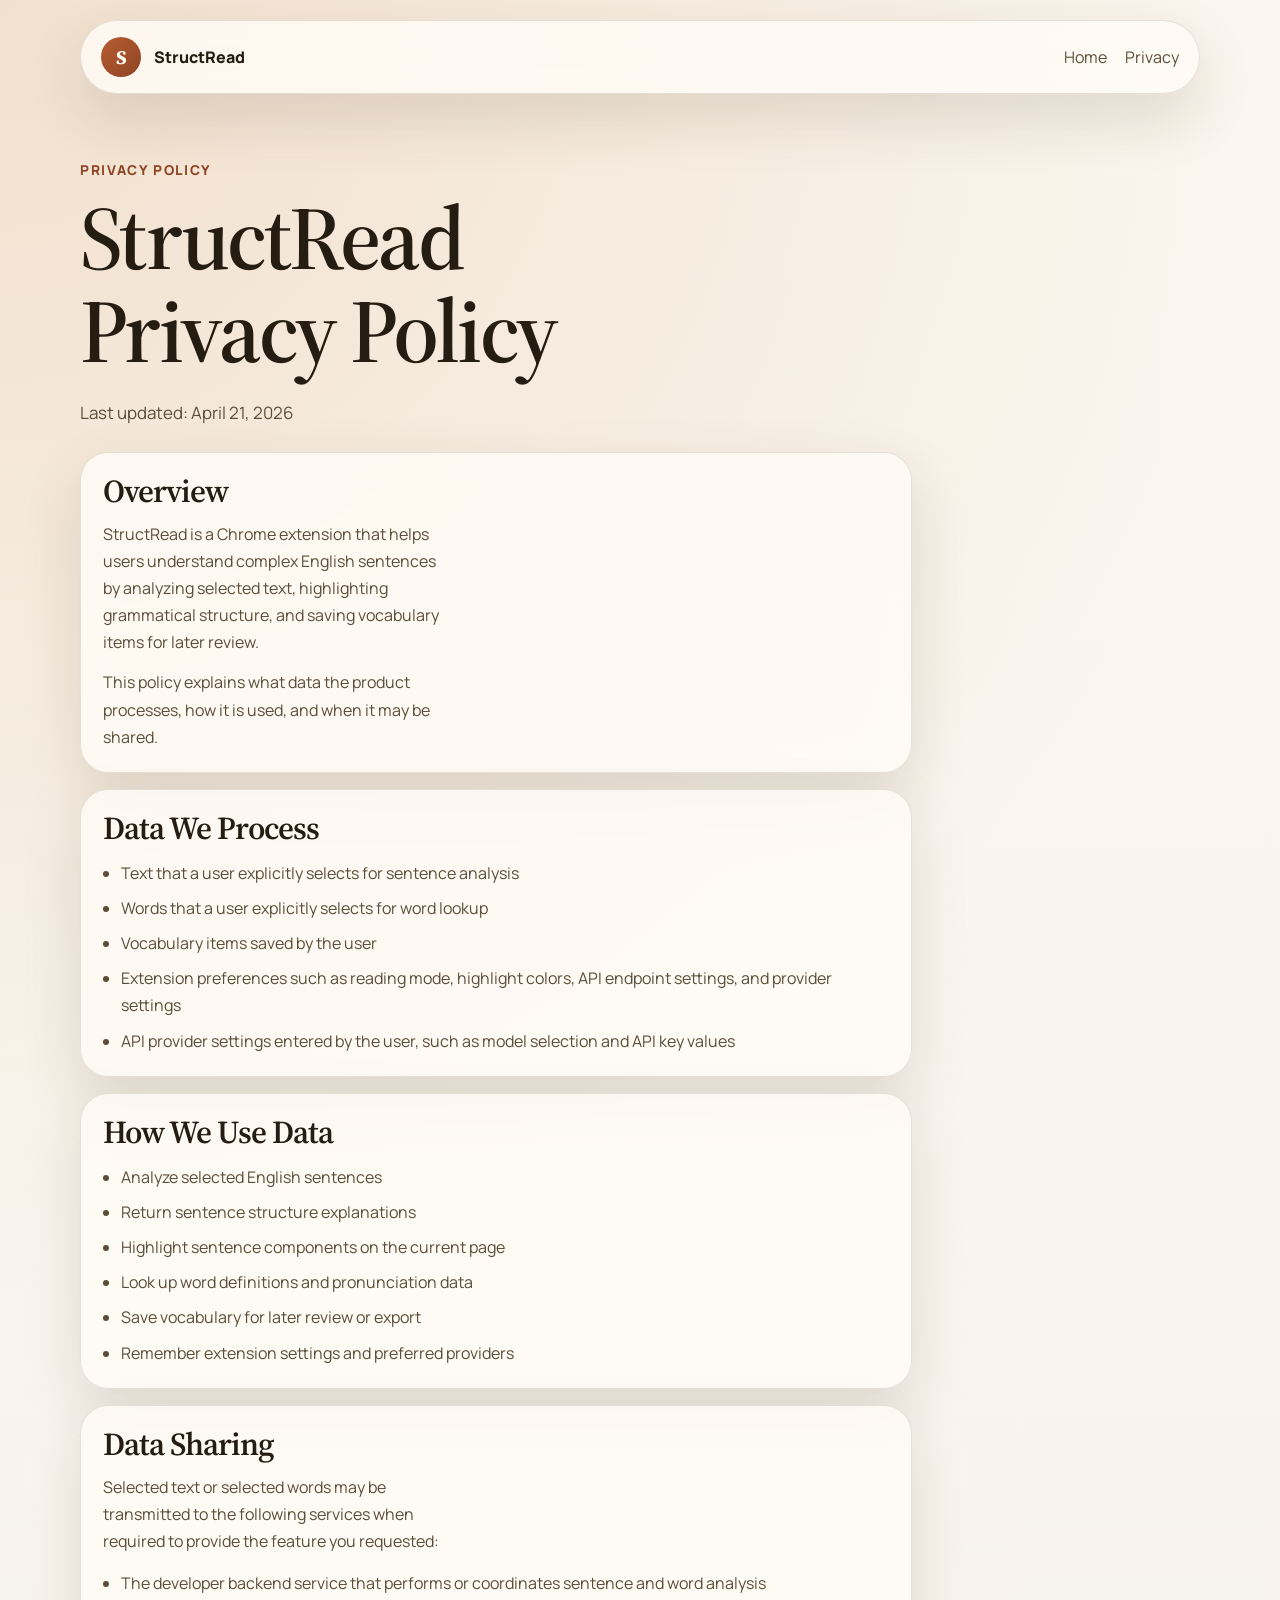
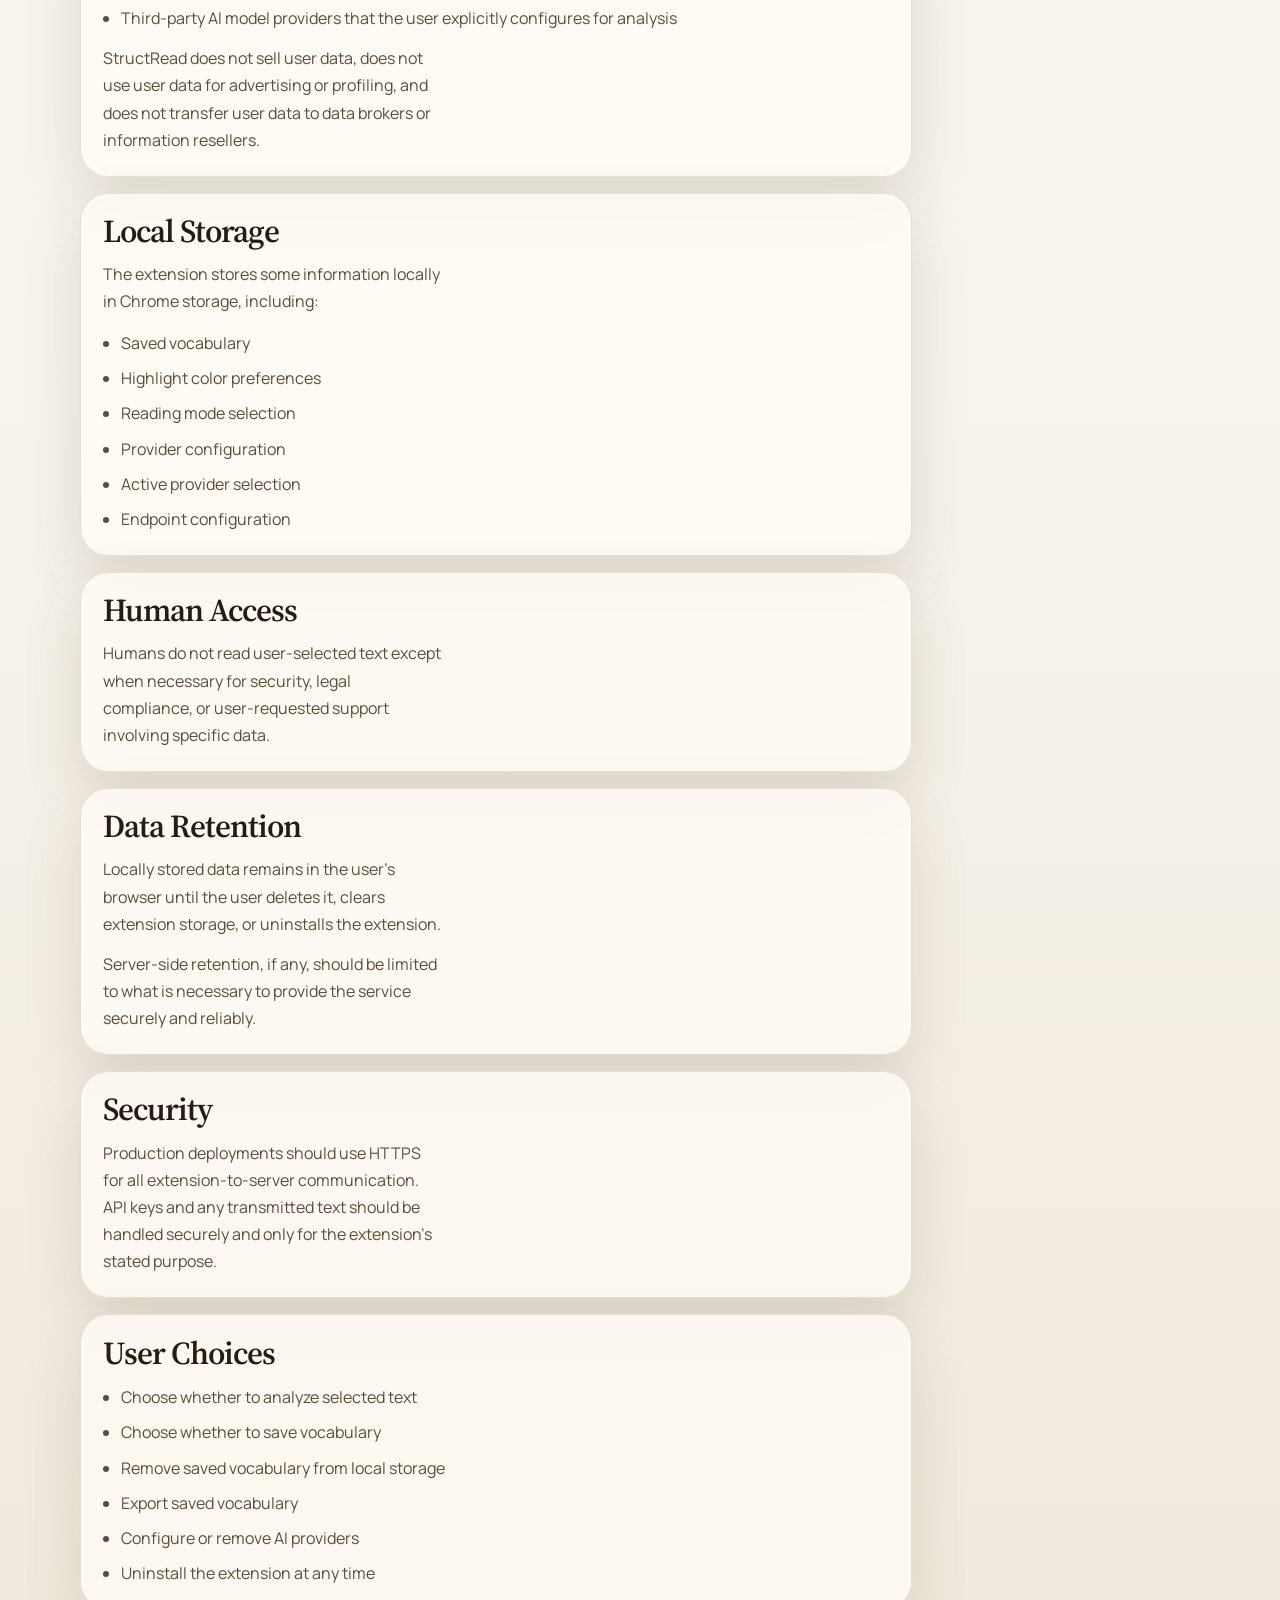
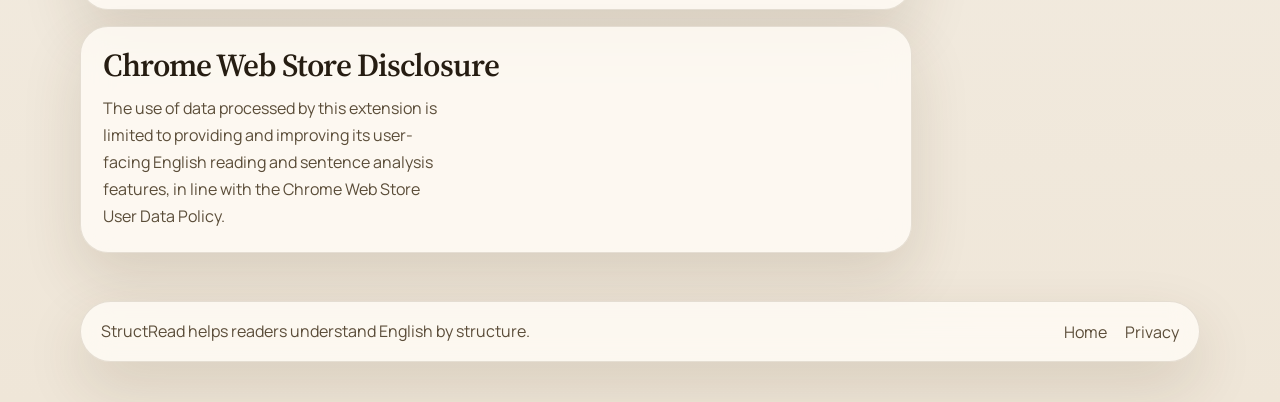
==== site/privacy.html @ 9c7333d1 "Prepare StructRead store assets, docs, landing page, and safer extension permissions" ====
<!DOCTYPE html>
<html lang="en">
<head>
  <meta charset="UTF-8">
  <meta name="viewport" content="width=device-width, initial-scale=1.0">
  <meta name="description" content="Privacy Policy for StructRead, a Chrome extension for English sentence analysis and vocabulary support.">
  <title>StructRead Privacy Policy</title>
  <link rel="preconnect" href="https://fonts.googleapis.com">
  <link rel="preconnect" href="https://fonts.gstatic.com" crossorigin>
  <link href="https://fonts.googleapis.com/css2?family=Manrope:wght@400;500;600;700;800&family=Source+Serif+4:opsz,wght@8..60,400;8..60,600&display=swap" rel="stylesheet">
  <link rel="stylesheet" href="styles.css">
</head>
<body>
  <div class="page-shell">
    <header class="site-header">
      <a class="brand" href="./index.html" aria-label="StructRead home">
        <span class="brand-mark">S</span>
        <span class="brand-text">StructRead</span>
      </a>
      <nav class="site-nav" aria-label="Primary">
        <a href="./index.html">Home</a>
        <a href="./privacy.html" aria-current="page">Privacy</a>
      </nav>
    </header>

    <main class="policy-layout">
      <section class="policy-hero">
        <p class="eyebrow">Privacy Policy</p>
        <h1>StructRead Privacy Policy</h1>
        <p class="lead">Last updated: April 21, 2026</p>
      </section>

      <section class="policy-card">
        <h2>Overview</h2>
        <p>
          StructRead is a Chrome extension that helps users understand complex English sentences by analyzing
          selected text, highlighting grammatical structure, and saving vocabulary items for later review.
        </p>
        <p>
          This policy explains what data the product processes, how it is used, and when it may be shared.
        </p>
      </section>

      <section class="policy-card">
        <h2>Data We Process</h2>
        <ul class="policy-list">
          <li>Text that a user explicitly selects for sentence analysis</li>
          <li>Words that a user explicitly selects for word lookup</li>
          <li>Vocabulary items saved by the user</li>
          <li>Extension preferences such as reading mode, highlight colors, API endpoint settings, and provider settings</li>
          <li>API provider settings entered by the user, such as model selection and API key values</li>
        </ul>
      </section>

      <section class="policy-card">
        <h2>How We Use Data</h2>
        <ul class="policy-list">
          <li>Analyze selected English sentences</li>
          <li>Return sentence structure explanations</li>
          <li>Highlight sentence components on the current page</li>
          <li>Look up word definitions and pronunciation data</li>
          <li>Save vocabulary for later review or export</li>
          <li>Remember extension settings and preferred providers</li>
        </ul>
      </section>

      <section class="policy-card">
        <h2>Data Sharing</h2>
        <p>Selected text or selected words may be transmitted to the following services when required to provide the feature you requested:</p>
        <ul class="policy-list">
          <li>The developer backend service that performs or coordinates sentence and word analysis</li>
          <li>Third-party AI model providers that the user explicitly configures for analysis</li>
        </ul>
        <p>StructRead does not sell user data, does not use user data for advertising or profiling, and does not transfer user data to data brokers or information resellers.</p>
      </section>

      <section class="policy-card">
        <h2>Local Storage</h2>
        <p>The extension stores some information locally in Chrome storage, including:</p>
        <ul class="policy-list">
          <li>Saved vocabulary</li>
          <li>Highlight color preferences</li>
          <li>Reading mode selection</li>
          <li>Provider configuration</li>
          <li>Active provider selection</li>
          <li>Endpoint configuration</li>
        </ul>
      </section>

      <section class="policy-card">
        <h2>Human Access</h2>
        <p>
          Humans do not read user-selected text except when necessary for security, legal compliance,
          or user-requested support involving specific data.
        </p>
      </section>

      <section class="policy-card">
        <h2>Data Retention</h2>
        <p>
          Locally stored data remains in the user's browser until the user deletes it, clears extension storage,
          or uninstalls the extension.
        </p>
        <p>
          Server-side retention, if any, should be limited to what is necessary to provide the service securely and reliably.
        </p>
      </section>

      <section class="policy-card">
        <h2>Security</h2>
        <p>
          Production deployments should use HTTPS for all extension-to-server communication. API keys and any transmitted
          text should be handled securely and only for the extension's stated purpose.
        </p>
      </section>

      <section class="policy-card">
        <h2>User Choices</h2>
        <ul class="policy-list">
          <li>Choose whether to analyze selected text</li>
          <li>Choose whether to save vocabulary</li>
          <li>Remove saved vocabulary from local storage</li>
          <li>Export saved vocabulary</li>
          <li>Configure or remove AI providers</li>
          <li>Uninstall the extension at any time</li>
        </ul>
      </section>

      <section class="policy-card">
        <h2>Chrome Web Store Disclosure</h2>
        <p>
          The use of data processed by this extension is limited to providing and improving its user-facing English
          reading and sentence analysis features, in line with the Chrome Web Store User Data Policy.
        </p>
      </section>
    </main>

    <footer class="site-footer">
      <p>StructRead helps readers understand English by structure.</p>
      <div class="footer-links">
        <a href="./index.html">Home</a>
        <a href="./privacy.html">Privacy</a>
      </div>
    </footer>
  </div>
</body>
</html>
---- site/styles.css ----
:root {
  --bg: #f7f4ed;
  --bg-strong: #e8decd;
  --surface: rgba(255, 252, 246, 0.82);
  --surface-strong: #fffaf1;
  --surface-stroke: rgba(87, 69, 34, 0.14);
  --text: #261d12;
  --text-soft: #5b4d39;
  --text-muted: #7f715d;
  --accent: #b65c31;
  --accent-deep: #8f4524;
  --accent-pale: #f0dcc8;
  --shadow: 0 24px 60px rgba(73, 52, 23, 0.14);
  --radius-lg: 28px;
  --radius-md: 20px;
  --radius-sm: 14px;
  --space-xs: 0.25rem;
  --space-sm: 0.5rem;
  --space-md: 0.75rem;
  --space-lg: 1rem;
  --space-xl: 1.5rem;
  --space-2xl: 2rem;
  --space-3xl: 3rem;
  --space-4xl: 4rem;
  --content-width: 1120px;
}

* {
  box-sizing: border-box;
}

html {
  scroll-behavior: smooth;
}

body {
  margin: 0;
  min-height: 100vh;
  font-family: "Manrope", "Segoe UI", sans-serif;
  color: var(--text);
  background:
    radial-gradient(circle at top left, rgba(240, 220, 200, 0.85), transparent 34%),
    linear-gradient(180deg, #fbf7f0 0%, var(--bg) 54%, #efe6d8 100%);
}

img {
  display: block;
  max-width: 100%;
}

a {
  color: inherit;
}

.page-shell {
  width: min(calc(100% - 2rem), var(--content-width));
  margin: 0 auto;
  padding: 1.25rem 0 2.5rem;
}

.site-header,
.site-footer,
.proof-strip,
.feature-card,
.shot-card,
.privacy-panel,
.policy-card,
.value-card {
  backdrop-filter: blur(14px);
  -webkit-backdrop-filter: blur(14px);
}

.site-header,
.site-footer {
  display: flex;
  align-items: center;
  justify-content: space-between;
  gap: var(--space-lg);
  padding: 1rem 1.25rem;
  background: var(--surface);
  border: 1px solid var(--surface-stroke);
  border-radius: 999px;
  box-shadow: var(--shadow);
}

.site-header {
  position: sticky;
  top: 1rem;
  z-index: 10;
}

.brand {
  display: inline-flex;
  align-items: center;
  gap: 0.8rem;
  font-weight: 800;
  text-decoration: none;
}

.brand-mark {
  display: grid;
  place-items: center;
  width: 2.5rem;
  height: 2.5rem;
  border-radius: 50%;
  font-family: "Source Serif 4", Georgia, serif;
  font-size: 1.2rem;
  color: var(--surface-strong);
  background: linear-gradient(135deg, var(--accent) 0%, var(--accent-deep) 100%);
}

.site-nav,
.footer-links {
  display: flex;
  align-items: center;
  gap: 1.1rem;
}

.site-nav a,
.footer-links a,
.text-link {
  color: var(--text-soft);
  text-decoration: none;
}

.site-nav a:hover,
.footer-links a:hover,
.text-link:hover {
  color: var(--accent-deep);
}

.hero,
.section-grid,
.policy-layout {
  margin-top: clamp(2rem, 4vw, 4.5rem);
}

.hero {
  display: grid;
  grid-template-columns: minmax(0, 1.05fr) minmax(320px, 0.95fr);
  gap: clamp(1.5rem, 4vw, 4rem);
  align-items: center;
  padding: clamp(1.5rem, 4vw, 3rem);
}

.eyebrow {
  margin: 0 0 var(--space-md);
  font-size: 0.85rem;
  font-weight: 800;
  letter-spacing: 0.12em;
  text-transform: uppercase;
  color: var(--accent-deep);
}

h1,
h2,
h3 {
  margin: 0;
  line-height: 1.04;
}

h1,
h2 {
  font-family: "Source Serif 4", Georgia, serif;
  font-weight: 600;
  letter-spacing: -0.03em;
}

h1 {
  max-width: 11ch;
  font-size: clamp(3rem, 7vw, 5.8rem);
}

h2 {
  max-width: 12ch;
  font-size: clamp(2rem, 4.2vw, 3.5rem);
}

h3 {
  font-size: 1.15rem;
}

.lead,
.feature-card p,
.audience-list p,
.privacy-panel p,
.policy-card p,
.policy-list,
.proof-strip p,
.site-footer p,
.value-text,
.hero-points {
  line-height: 1.7;
  color: var(--text-soft);
}

.lead {
  max-width: 58ch;
  margin: 1.35rem 0 0;
  font-size: 1.06rem;
}

.hero-actions {
  display: flex;
  flex-wrap: wrap;
  gap: 0.9rem;
  margin-top: 1.6rem;
}

.button {
  display: inline-flex;
  align-items: center;
  justify-content: center;
  min-height: 3rem;
  padding: 0.8rem 1.3rem;
  border-radius: 999px;
  font-weight: 700;
  text-decoration: none;
}

.button-primary {
  color: var(--surface-strong);
  background: linear-gradient(135deg, var(--accent) 0%, var(--accent-deep) 100%);
  box-shadow: 0 12px 24px rgba(143, 69, 36, 0.2);
}

.button-secondary {
  border: 1px solid var(--surface-stroke);
  background: rgba(255, 250, 241, 0.75);
}

.hero-points {
  display: grid;
  gap: 0.55rem;
  padding: 0;
  margin: 1.5rem 0 0;
  list-style: none;
}

.hero-points li::before {
  content: "•";
  margin-right: 0.55rem;
  color: var(--accent);
}

.hero-visual {
  display: grid;
  gap: 1rem;
  align-items: start;
}

.device-frame,
.shot-card,
.feature-card,
.privacy-panel,
.policy-card,
.value-card,
.proof-strip,
.audience-list article {
  border: 1px solid var(--surface-stroke);
  border-radius: var(--radius-lg);
  background: var(--surface);
  box-shadow: var(--shadow);
}

.device-frame {
  padding: 1rem;
  transform: rotate(2deg);
}

.device-frame img {
  border-radius: calc(var(--radius-lg) - 0.5rem);
}

.value-card {
  width: min(20rem, 82%);
  padding: 1rem 1.15rem;
  justify-self: end;
  transform: translateY(-2rem);
}

.value-label {
  margin: 0 0 0.35rem;
  font-size: 0.8rem;
  font-weight: 800;
  letter-spacing: 0.12em;
  text-transform: uppercase;
  color: var(--text-muted);
}

.value-text {
  margin: 0;
}

.proof-strip {
  display: grid;
  grid-template-columns: repeat(3, minmax(0, 1fr));
  gap: 1rem;
  padding: 1.1rem 1.25rem;
}

.proof-strip p {
  margin: 0;
}

.section-grid {
  display: grid;
  gap: 1.5rem;
}

.section-heading {
  display: grid;
  gap: 0.7rem;
}

.feature-grid,
.audience-list,
.shot-grid {
  display: grid;
  gap: 1rem;
}

.feature-grid {
  grid-template-columns: repeat(auto-fit, minmax(220px, 1fr));
}

.feature-card,
.privacy-panel,
.policy-card,
.audience-list article {
  padding: 1.35rem;
}

.feature-card p,
.audience-list p,
.privacy-panel p,
.policy-card p {
  margin: 0.8rem 0 0;
  max-width: 34ch;
}

.audience-list {
  grid-template-columns: repeat(auto-fit, minmax(240px, 1fr));
}

.shot-grid {
  grid-template-columns: repeat(2, minmax(0, 1fr));
  align-items: start;
}

.shot-card {
  padding: 0.9rem;
}

.shot-card img {
  border-radius: calc(var(--radius-md) - 0.35rem);
  aspect-ratio: 16 / 10;
  object-fit: cover;
}

.shot-card-wide {
  grid-column: 1 / -1;
}

.shot-card-wide img {
  aspect-ratio: 16 / 8.6;
}

figcaption {
  margin-top: 0.8rem;
  color: var(--text-soft);
}

.privacy-summary {
  padding-bottom: 1rem;
}

.privacy-panel {
  max-width: 64rem;
}

.privacy-panel .text-link {
  display: inline-block;
  margin-top: 0.75rem;
  font-weight: 700;
  color: var(--accent-deep);
}

.policy-layout {
  display: grid;
  gap: 1rem;
  max-width: 52rem;
}

.policy-hero {
  padding: 1rem 0 0.5rem;
}

.policy-card h2 {
  max-width: none;
  font-size: clamp(1.5rem, 3vw, 2rem);
}

.policy-list {
  margin: 0.9rem 0 0;
  padding-left: 1.15rem;
}

.policy-list li + li {
  margin-top: 0.5rem;
}

.site-footer {
  margin-top: 3rem;
}

.site-footer p {
  margin: 0;
}

@media (max-width: 860px) {
  .site-header,
  .site-footer,
  .hero,
  .proof-strip {
    border-radius: 1.5rem;
  }

  .site-header,
  .site-footer {
    position: static;
    flex-direction: column;
    align-items: flex-start;
  }

  .hero,
  .proof-strip,
  .shot-grid {
    grid-template-columns: 1fr;
  }

  .value-card {
    width: 100%;
    justify-self: stretch;
    transform: none;
  }
}

@media (max-width: 640px) {
  .page-shell {
    width: min(calc(100% - 1rem), var(--content-width));
    padding-top: 0.6rem;
  }

  .site-nav,
  .footer-links,
  .hero-actions {
    width: 100%;
  }

  .site-nav,
  .footer-links {
    justify-content: space-between;
  }

  .site-nav a,
  .footer-links a {
    font-size: 0.95rem;
  }

  .button {
    width: 100%;
  }

  h1,
  h2 {
    max-width: none;
  }
}
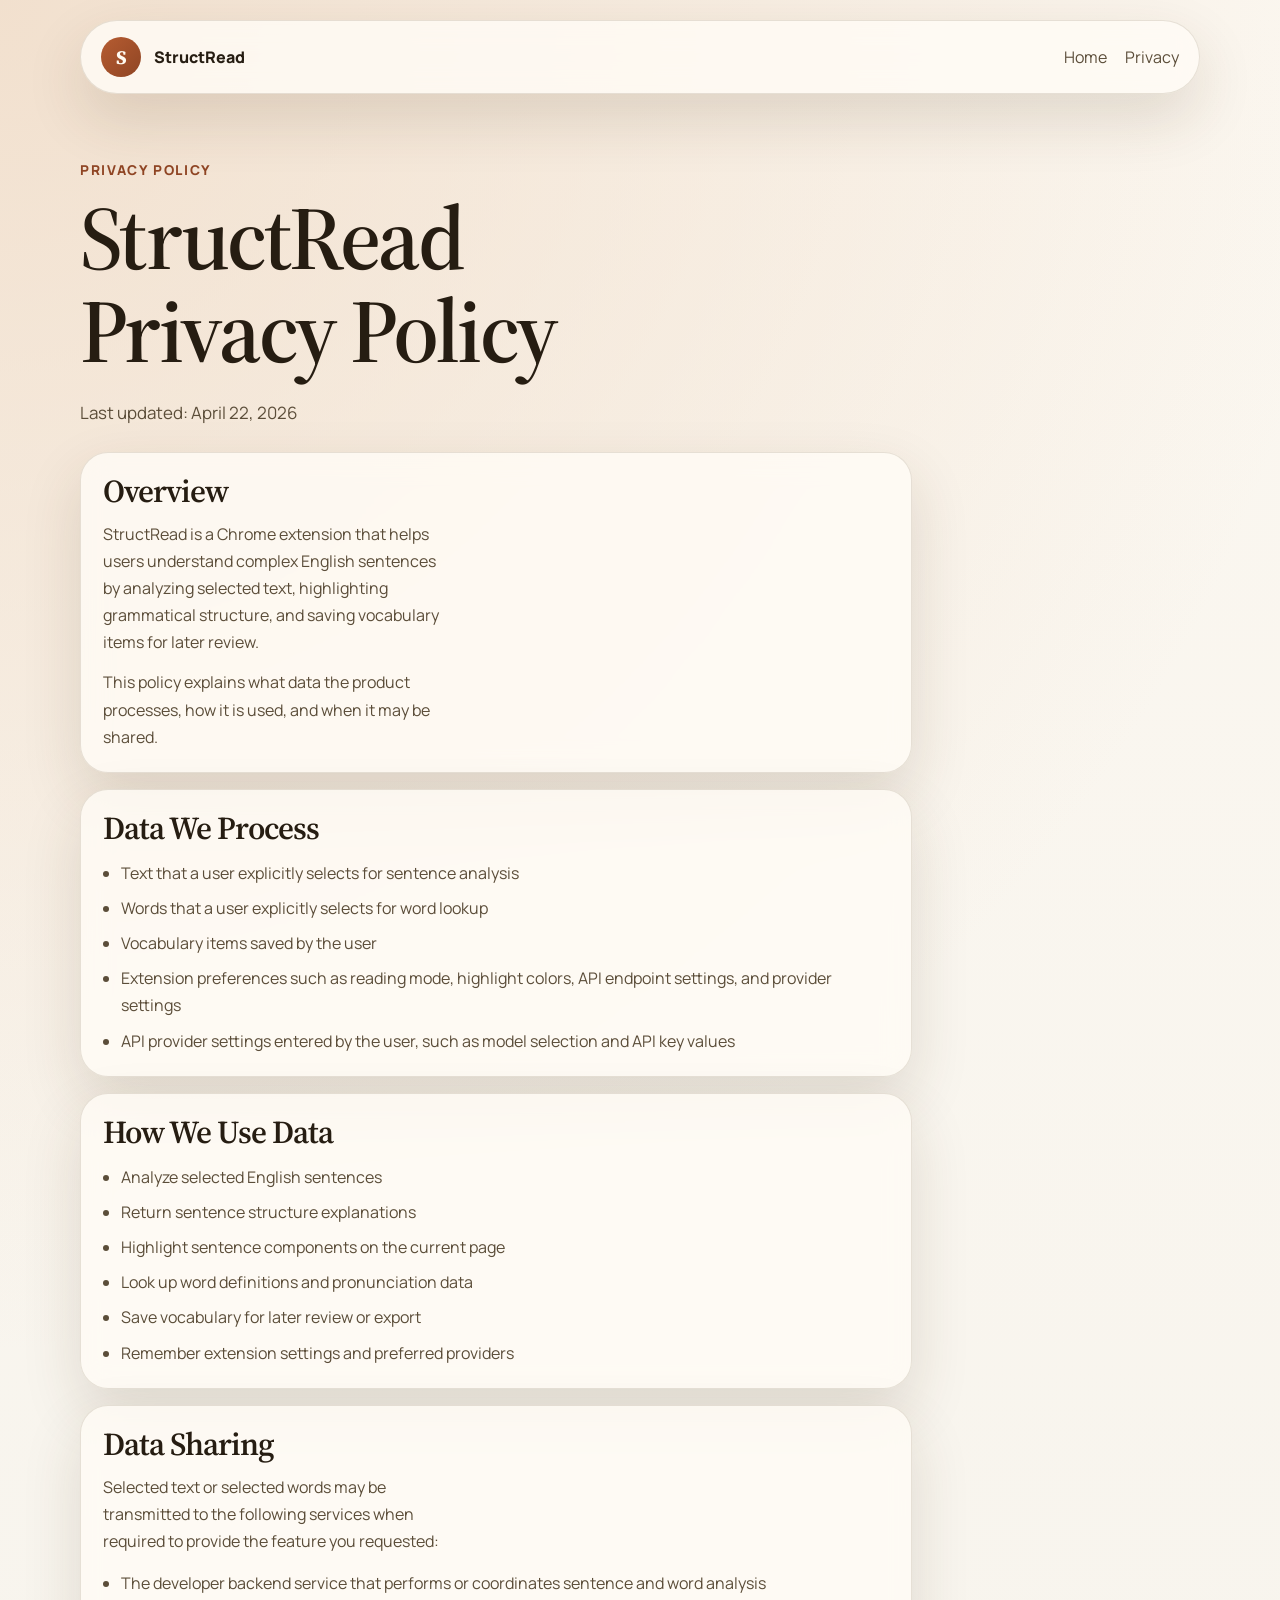
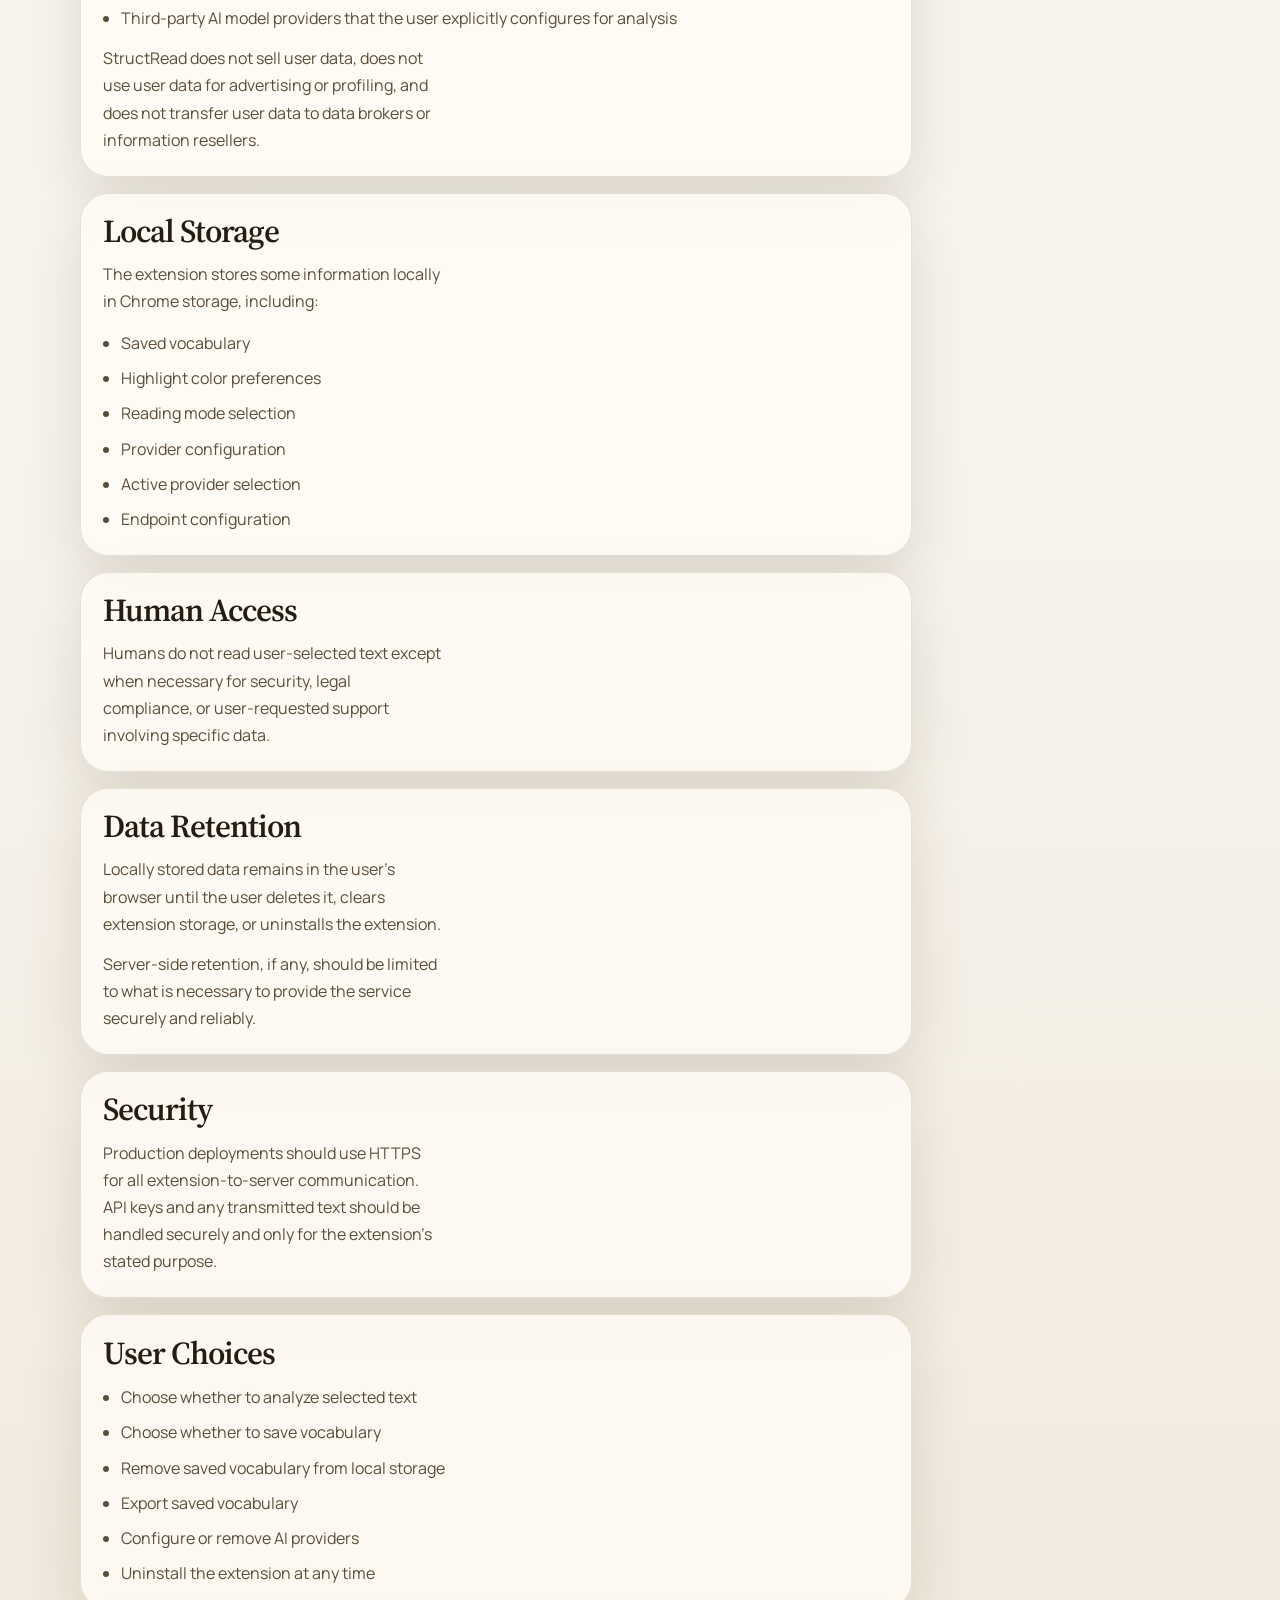
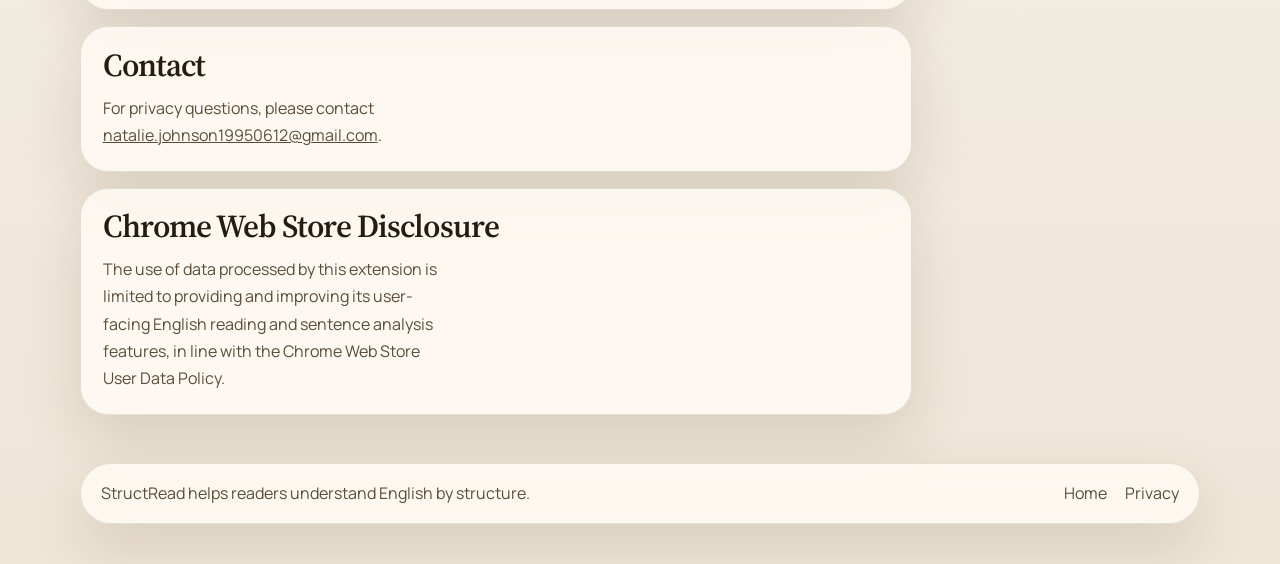
==== commit febbd2b4: "docs: update privacy policy contact and bump last-updated date" ====
--- a/site/privacy.html
+++ b/site/privacy.html
@@ -27,7 +27,7 @@
       <section class="policy-hero">
         <p class="eyebrow">Privacy Policy</p>
         <h1>StructRead Privacy Policy</h1>
-        <p class="lead">Last updated: April 21, 2026</p>
+        <p class="lead">Last updated: April 22, 2026</p>
       </section>
 
       <section class="policy-card">
@@ -127,6 +127,13 @@
       </section>
 
       <section class="policy-card">
+        <h2>Contact</h2>
+        <p>
+          For privacy questions, please contact <a href="mailto:natalie.johnson19950612@gmail.com">natalie.johnson19950612@gmail.com</a>.
+        </p>
+      </section>
+
+      <section class="policy-card">
         <h2>Chrome Web Store Disclosure</h2>
         <p>
           The use of data processed by this extension is limited to providing and improving its user-facing English
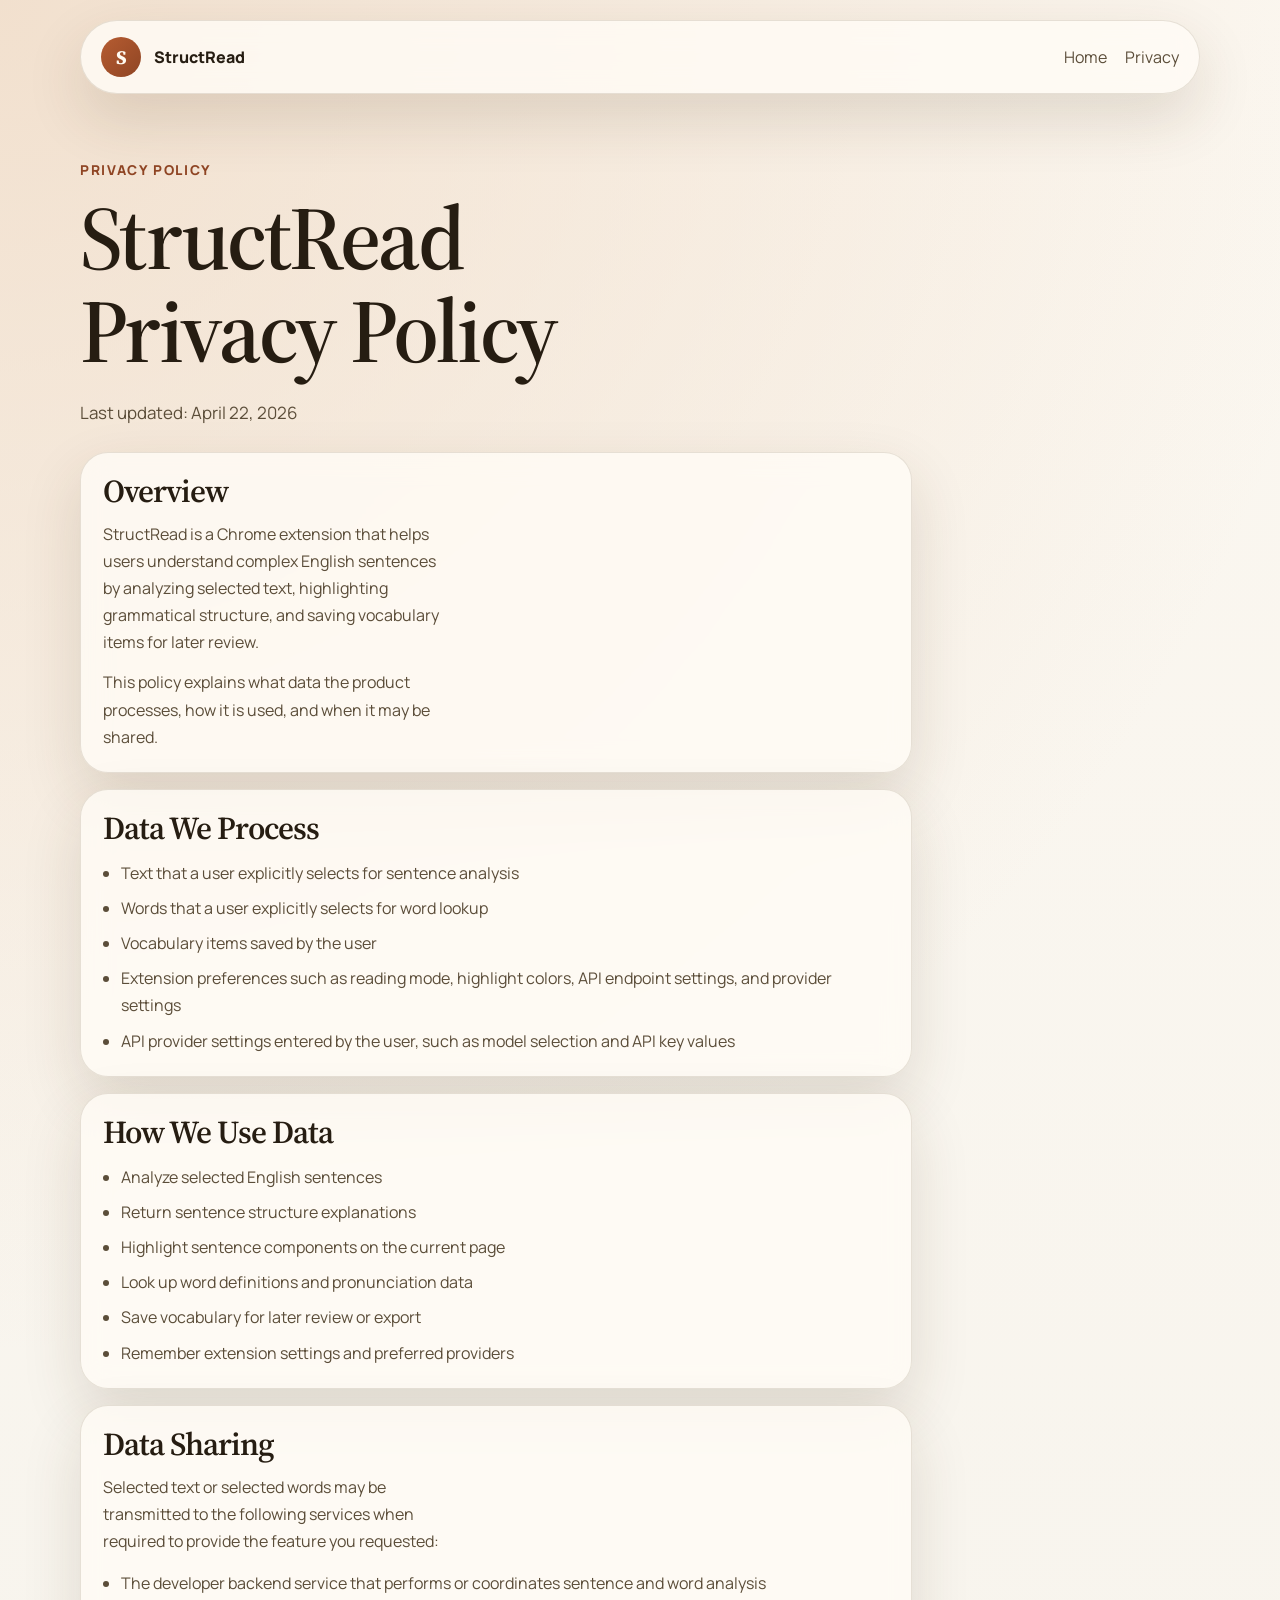
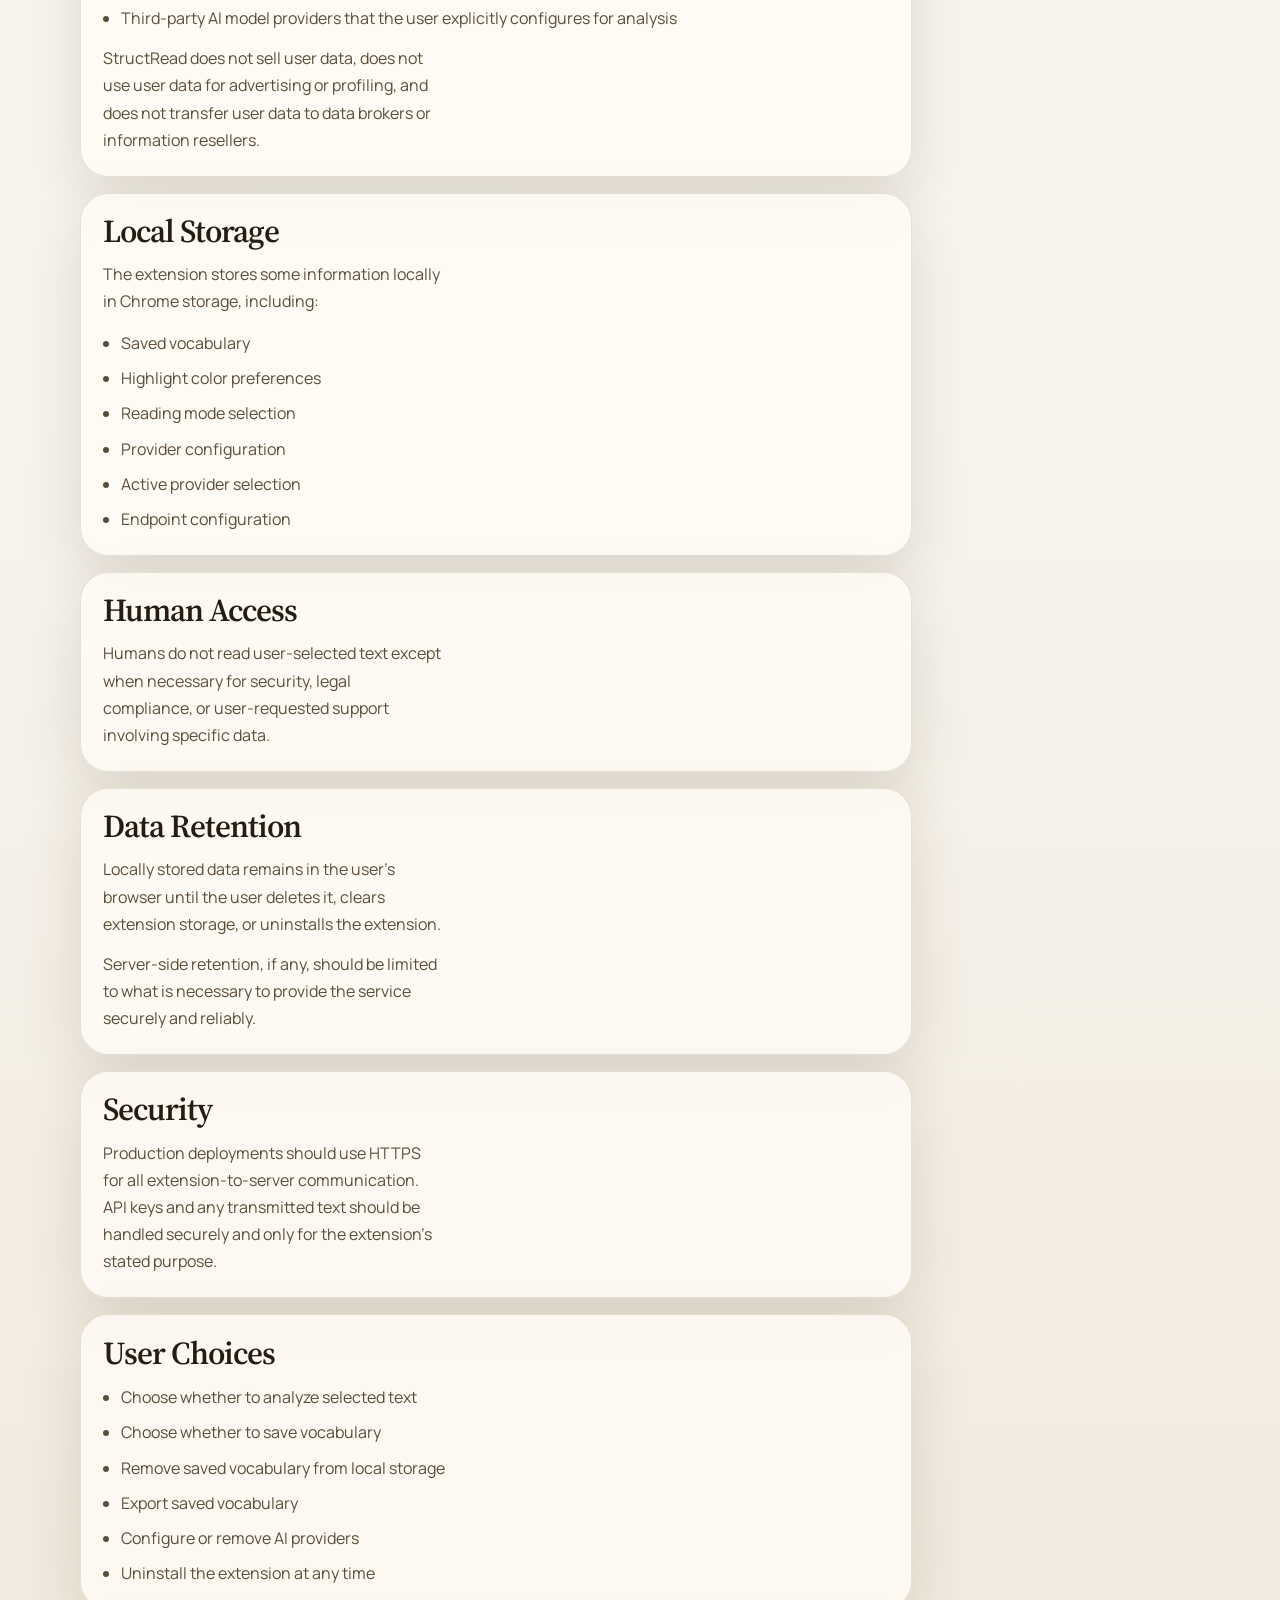
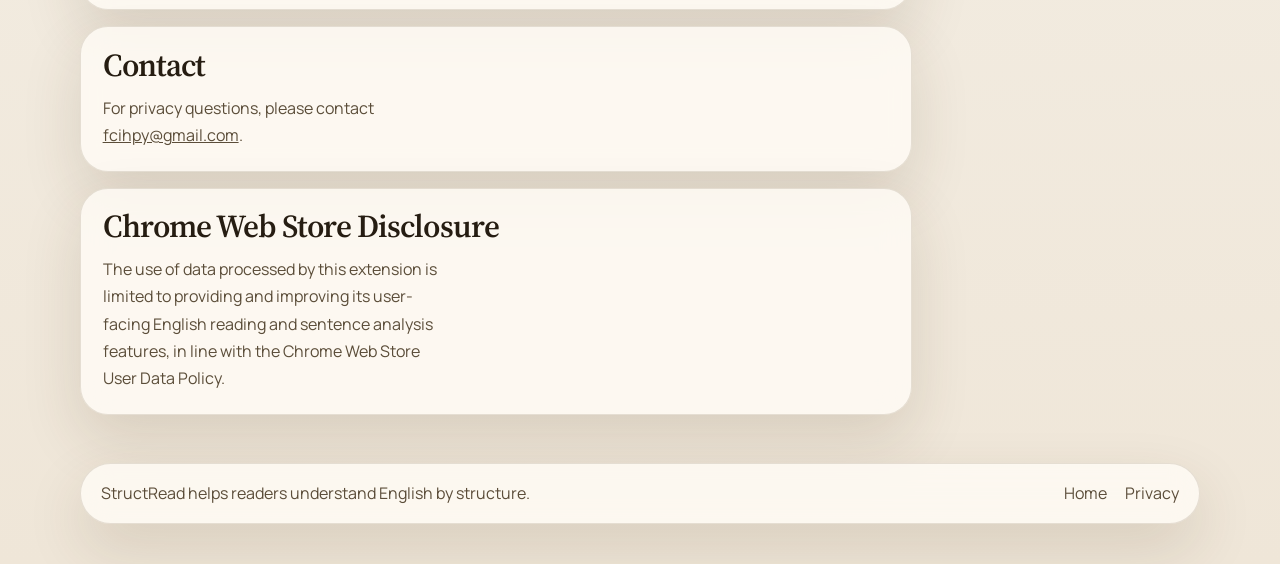
==== commit baae4c3a: "docs: change privacy contact to fcihpy@gmail.com" ====
--- a/site/privacy.html
+++ b/site/privacy.html
@@ -129,7 +129,7 @@
       <section class="policy-card">
         <h2>Contact</h2>
         <p>
-          For privacy questions, please contact <a href="mailto:natalie.johnson19950612@gmail.com">natalie.johnson19950612@gmail.com</a>.
+          For privacy questions, please contact <a href="mailto:fcihpy@gmail.com">fcihpy@gmail.com</a>.
         </p>
       </section>
 
--- a/site/styles.css
+++ b/site/styles.css
@@ -375,6 +375,96 @@
   padding-bottom: 1rem;
 }
 
+/* How to use section */
+.howto-grid {
+  display: grid;
+  grid-template-columns: repeat(auto-fit, minmax(240px, 1fr));
+  gap: 1rem;
+}
+
+.howto-card {
+  position: relative;
+  padding: 1.6rem 1.4rem 1.35rem;
+  border-radius: var(--radius-md);
+  background: var(--surface);
+  border: 1px solid var(--surface-stroke);
+  box-shadow: var(--shadow);
+}
+
+.howto-card h3 {
+  margin: 0.6rem 0 0;
+  font-size: 1.1rem;
+}
+
+.howto-card p {
+  margin: 0.7rem 0 0;
+  color: var(--text-soft);
+  line-height: 1.55;
+}
+
+.howto-step {
+  display: inline-flex;
+  align-items: center;
+  justify-content: center;
+  width: 2rem;
+  height: 2rem;
+  border-radius: 999px;
+  background: var(--accent);
+  color: #fffaf1;
+  font-weight: 700;
+  font-size: 0.95rem;
+  letter-spacing: 0.02em;
+}
+
+.legend-panel {
+  margin-top: 1rem;
+  padding: 1.4rem 1.5rem;
+  border-radius: var(--radius-md);
+  background: var(--surface-strong);
+  border: 1px solid var(--surface-stroke);
+  box-shadow: var(--shadow);
+}
+
+.legend-panel .eyebrow {
+  margin-bottom: 0.6rem;
+}
+
+.legend-list {
+  list-style: none;
+  padding: 0;
+  margin: 0;
+  display: grid;
+  grid-template-columns: repeat(auto-fit, minmax(180px, 1fr));
+  gap: 0.6rem 1.4rem;
+}
+
+.legend-list li {
+  display: flex;
+  align-items: center;
+  color: var(--text-soft);
+  font-weight: 500;
+}
+
+.legend-swatch {
+  display: inline-block;
+  width: 14px;
+  height: 14px;
+  border-radius: 4px;
+  margin-right: 0.55rem;
+  border: 1px solid rgba(0, 0, 0, 0.08);
+  flex-shrink: 0;
+}
+
+.legend-tip {
+  margin: 1rem 0 0;
+  padding: 0.7rem 0.9rem;
+  border-left: 3px solid var(--accent);
+  background: var(--accent-pale);
+  border-radius: 6px;
+  color: var(--text);
+  font-size: 0.95rem;
+}
+
 .privacy-panel {
   max-width: 64rem;
 }
